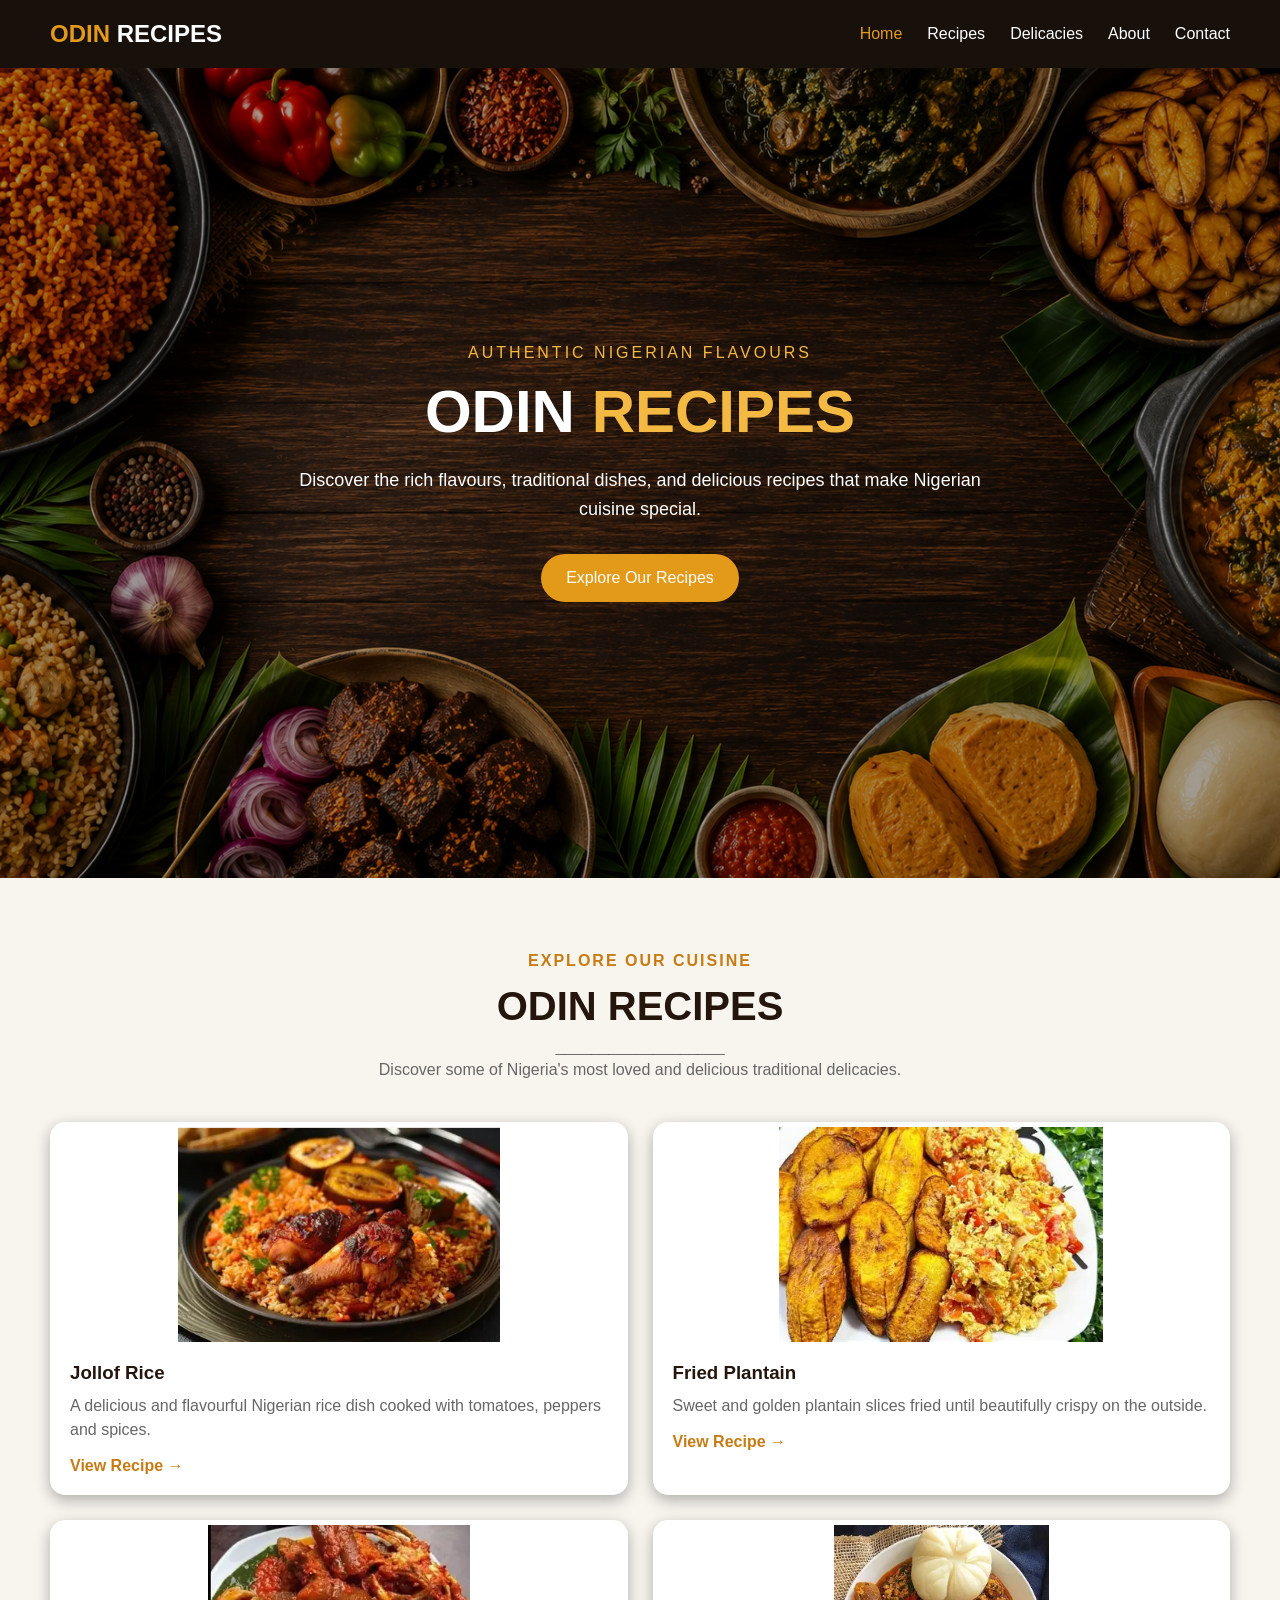
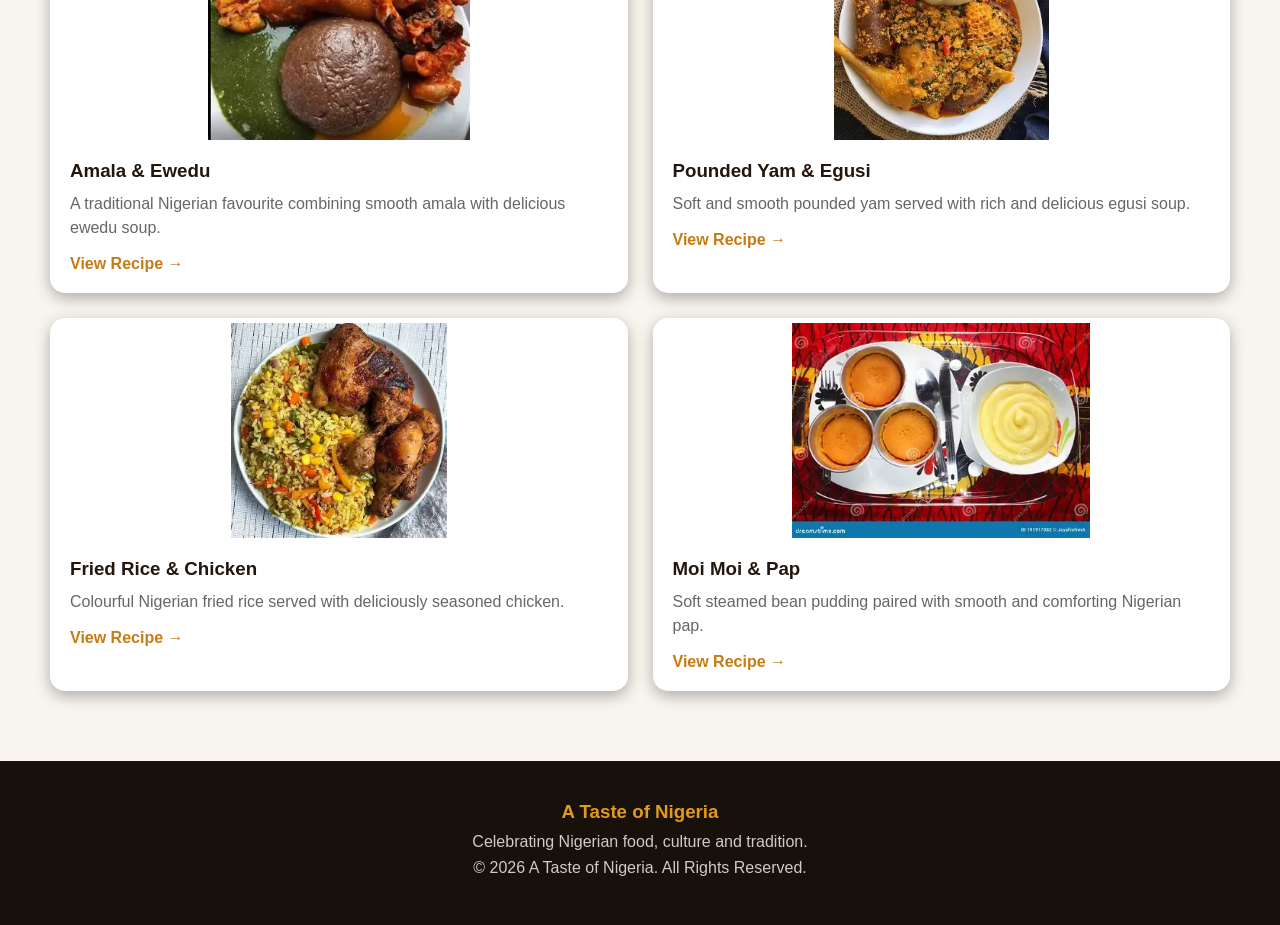
==== index.html @ 82e7911d "first push" ====
<!doctype html>
<html lang="en">
  <head>
    <meta charset="UTF-8" />
    <meta name="viewport" content="width=device-width, initial-scale=1.0" />

    <title>ODIN RECIPES</title>

    <link rel="stylesheet" href="css/style.css" />
  </head>

  <body>
    <!-- =========================
         NAVIGATION BAR
    ========================== -->

    <nav class="navbar">
      <div class="logo"><span>ODIN</span> RECIPES</div>

      <ul class="nav-links">
        <li><a href="index.html" class="active">Home</a></li>
        <li><a href="recipes.html">Recipes</a></li>
        <li><a href="#delicacies">Delicacies</a></li>
        <li><a href="#">About</a></li>
        <li><a href="#">Contact</a></li>
      </ul>
    </nav>

    <header class="hero">
      <div class="hero-overlay"></div>

      <div class="hero-content">
        <p class="hero-small-text">AUTHENTIC NIGERIAN FLAVOURS</p>

        <h1>ODIN <span>RECIPES</span></h1>

        <p class="hero-description">
          Discover the rich flavours, traditional dishes, and delicious recipes
          that make Nigerian cuisine special.
        </p>

        <a href="recipes.html" class="hero-button"> Explore Our Recipes </a>
      </div>
    </header>

    <section class="delicacies" id="delicacies">
      <div class="section-heading">
        <p>EXPLORE OUR CUISINE</p>

        <h2>ODIN RECIPES</h2>

        <strong> <span class="dot">___________________</span> </strong>

        <p>
          Discover some of Nigeria's most loved and delicious traditional
          delicacies.
        </p>
      </div>

      <div class="delicacy-container">
        <!-- JOLLOF RICE -->

        <article class="delicacy-card">
          <div class="delicacy-image">
            <img src="./images/image.png" alt="Nigerian Jollof Rice" />
          </div>

          <div class="delicacy-content">
            <h3>Jollof Rice</h3>

            <p>
              A delicious and flavourful Nigerian rice dish cooked with
              tomatoes, peppers and spices.
            </p>

            <a href="recipes.html#jollof-rice"> View Recipe → </a>
          </div>
        </article>

        <!-- FRIED PLANTAIN -->

        <article class="delicacy-card">
          <div class="delicacy-image">
            <img src="./images/image 2.png" alt="Nigerian Fried Plantain" />
          </div>

          <div class="delicacy-content">
            <h3>Fried Plantain</h3>

            <p>
              Sweet and golden plantain slices fried until beautifully crispy on
              the outside.
            </p>

            <a href="recipes.html#fried-plantain"> View Recipe → </a>
          </div>
        </article>

        <!-- AMALA AND EWEDU -->

        <article class="delicacy-card">
          <div class="delicacy-image">
            <img src="./images/image 3.png" alt="Amala and Ewedu" />
          </div>

          <div class="delicacy-content">
            <h3>Amala & Ewedu</h3>

            <p>
              A traditional Nigerian favourite combining smooth amala with
              delicious ewedu soup.
            </p>

            <a href="recipes.html#amala-ewedu"> View Recipe → </a>
          </div>
        </article>

        <!-- POUNDED YAM AND EGUSI -->

        <article class="delicacy-card">
          <div class="delicacy-image">
            <img src="./images/image 4.png" alt="Pounded Yam and Egusi Soup" />
          </div>

          <div class="delicacy-content">
            <h3>Pounded Yam & Egusi</h3>

            <p>
              Soft and smooth pounded yam served with rich and delicious egusi
              soup.
            </p>

            <a href="recipes.html#pounded-yam-egusi"> View Recipe → </a>
          </div>
        </article>

        <!-- FRIED RICE AND CHICKEN -->

        <article class="delicacy-card">
          <div class="delicacy-image">
            <img src="./images/image 5.png" alt="Fried Rice and Chicken" />
          </div>

          <div class="delicacy-content">
            <h3>Fried Rice & Chicken</h3>

            <p>
              Colourful Nigerian fried rice served with deliciously seasoned
              chicken.
            </p>

            <a href="recipes.html#fried-rice-chicken"> View Recipe → </a>
          </div>
        </article>

        <!-- MOI MOI AND PAP -->

        <article class="delicacy-card">
          <div class="delicacy-image">
            <img src="./images/image 6.png" alt="Moi Moi and Pap" />
          </div>

          <div class="delicacy-content">
            <h3>Moi Moi & Pap</h3>

            <p>
              Soft steamed bean pudding paired with smooth and comforting
              Nigerian pap.
            </p>

            <a href="recipes.html#moi-moi-pap"> View Recipe → </a>
          </div>
        </article>
      </div>
    </section>

    <!-- =========================
         FOOTER
    ========================== -->

    <footer>
      <h3>A Taste of Nigeria</h3>

      <p>Celebrating Nigerian food, culture and tradition.</p>

      <p class="copyright">
        &copy; 2026 A Taste of Nigeria. All Rights Reserved.
      </p>
    </footer>
  </body>
</html>
---- css/style.css ----
/* ================================
   BASIC SETTINGS
================================ */

* {
    margin: 0;
    padding: 0;
    box-sizing: border-box;
}

body {
    font-family: Arial, sans-serif;
    background: #f8f5ef;
    color: #222;
}


.navbar {
    background: #17100b;
    color: white;

    padding: 20px 50px;

    display: flex;
    justify-content: space-between;
    align-items: center;
}

.logo {
    font-size: 24px;
    font-weight: bold;
}

.logo span {
    color: #e49a19;
}

.nav-links {
    display: flex;
    gap: 25px;

    list-style: none;
}

.nav-links a {
    color: white;
    text-decoration: none;
}

.nav-links a:hover,
.nav-links .active {
    color: #e49a19;
}


.hero {
    height: 90vh;

    background-image:
        linear-gradient(
            rgba(0, 0, 0, 0.35),
            rgba(0, 0, 0, 0.35)
        ),
        url("../images/food-background\ 2.0\ .jpg.png");

    background-size: cover;
    background-position: center;

    display: flex;
    justify-content: center;
    align-items: center;

    text-align: center;
}

.hero-content {
    color: white;
    max-width: 700px;
}

.hero-small-text {
    color: #f4b942;

    letter-spacing: 3px;

    margin-bottom: 15px;
}

.hero h1 {
    font-size: 60px;
    margin-bottom: 20px;
}

.hero h1 span {
    color: #f4b942;
}

.hero-description {
    font-size: 18px;
    line-height: 1.6;

    margin-bottom: 30px;
}



.hero-button {
    background: #e49a19;
    color: white;

    padding: 15px 25px;

    text-decoration: none;

    border-radius: 25px;

    display: inline-block;
}

.hero-button:hover {
    background: #bd7410;
}



.delicacies {
    padding: 70px 50px;
}

.section-heading {
    text-align: center;

    margin-bottom: 40px;
}

.section-heading h2 {
    color: #24160d;

    font-size: 40px;

    margin: 10px 0;
}

.section-heading p {
    color: #666;

    line-height: 1.6;
}

.section-heading p:first-child {
    color: #c77b12;

    font-weight: bold;

    letter-spacing: 2px;
}



.delicacy-container {
    display: grid;

    grid-template-columns: repeat(2, 1fr);

    gap: 25px;
}

.delicacy-card {
    background: white;

    border-radius: 15px;

    overflow: hidden;

    box-shadow: 0 5px 15px rgba(0, 0, 0, 0.3);
}

.delicacy-card:hover {
    transform: translateY(-5px);
}

.delicacy-image {
    height: 220px;
}

.delicacy-image img {
    width: 100%;
    height: 100%;
padding-top: .3rem;
    object-fit: contain;
}

.delicacy-content {
    padding: 20px;
}

.delicacy-content h3 {
    color: #24160d;

    margin-bottom: 10px;
}

.delicacy-content p {
    color: #666;

    line-height: 1.5;

    margin-bottom: 15px;
}

.delicacy-content a {
    color: #c77b12;

    text-decoration: none;

    font-weight: bold;
}
/* .dot {
    color: #bd7410;
} */


.dashboard-hero {
    height: 91vh;

    background-image:
    linear-gradient(
            rgba(0, 0, 0, 0.35),
            rgba(0, 0, 0, 0.35)
        ),
    url("../images/food-background\ 2.0\ .jpg.png");

    background-size: cover;
    background-position: center;

    display: flex;
    justify-content: center;
    align-items: center;

    text-align: center;

    color: white;
}

.dashboard-hero-content {
    max-width: 700px;
}

.dashboard-hero h1 {
    font-size: 50px;

    margin: 15px 0;
}

.dashboard-hero-content > p:first-child {
    color: #f4b942;

    letter-spacing: 3px;
}


.recipe-dashboard {
    padding: 60px 50px;
}

.recipe-section {
    background: white;

    max-width: 1100px;

    margin: 0 auto 60px;

    border-radius: 15px;

    overflow: hidden;

    box-shadow: 0 5px 20px rgba(0, 0, 0, 0.1);
}



.recipe-image {
    height: 350px;
}

.recipe-image img {
    width: 100%;
    height: 100%;

    object-fit: contain;
}




.recipe-details {
    padding: 35px;
}

.recipe-category {
    color: #c77b12;

    font-weight: bold;

    letter-spacing: 2px;
}

.recipe-details h2 {
    color: #24160d;

    font-size: 40px;

    margin: 10px 0;
}

.recipe-description {
    color: #666;

    line-height: 1.7;

    margin-bottom: 25px;
}


.recipe-info {
    background: #fff8ed;

    border: 1px solid #f1dfc2;

    padding: 20px;

    display: grid;

    grid-template-columns: repeat(4, 1fr);

    margin-bottom: 35px;
}

.recipe-info div {
    text-align: center;

    border-right: 1px solid #ead9bd;
}

.recipe-info div:last-child {
    border-right: none;
}

.recipe-info span {
    font-size: 20px;
}

.recipe-info strong {
    display: block;

    margin: 5px;
}

.recipe-info p {
    color: #c77b12;

    font-weight: bold;
}



.recipe-content {
    display: grid;

    grid-template-columns: 1.5fr 2fr;

    gap: 40px;
}

.recipe-content h3 {
    color: #24160d;

    border-bottom: 2px solid #e49a19;

    padding-bottom: 10px;

    margin-bottom: 15px;
}

.ingredients ul {
    list-style: none;
}

.ingredients li {
    padding: 8px 0;

    border-bottom: 1px solid #eee;

    color: #555;
}

.directions ol {
    padding-left: 20px;
}

.directions li {
    padding: 8px 0;

    color: #555;

    line-height: 1.6;
}



footer {
    background: #17100b;

    color: white;

    text-align: center;

    padding: 40px 20px;
}

footer h3 {
    color: #e49a19;

    margin-bottom: 10px;
}

footer p {
    color: #ccc;

    margin: 8px;
}


@media (max-width: 800px) {

    .navbar {
        flex-direction: column;

        gap: 15px;
    }

    .hero h1 {
        font-size: 45px;
    }

    .delicacy-container {
        grid-template-columns: 1fr 1fr;
    }

    .recipe-info {
        grid-template-columns: 1fr 1fr;
    }

    .recipe-content {
        grid-template-columns: 1fr;
    }
}


@media (max-width: 800px) {

    .dashboard-hero-content h1 {
        font-size: 2.7rem;
    }

    .recipe-details {
        padding: 30px 25px;
    }

    .recipe-details h2 {
        font-size: 2.2rem;
    }

    .recipe-info {
        grid-template-columns: repeat(2, 1fr);
    }

    .recipe-info div:nth-child(2) {
        border-right: none;
    }

    .recipe-info div:nth-child(-n+2) {
        border-bottom: 1px solid #ead9bd;
    }

    .recipe-content {
        grid-template-columns: 1fr;

        gap: 40px;
    }
}


@media (max-width: 500px) {

    .dashboard-hero {
        min-height: 40vh;
    }

    .dashboard-hero-content h1 {
        font-size: 2.2rem;
    }

    .recipe-image {
        height: 280px;
    }

    .recipe-info {
        grid-template-columns: 1fr;
    }

    .recipe-info div {
        border-right: none;
        border-bottom: 1px solid #ead9bd;
    }

    .recipe-info div:last-child {
        border-bottom: none;
    }

}
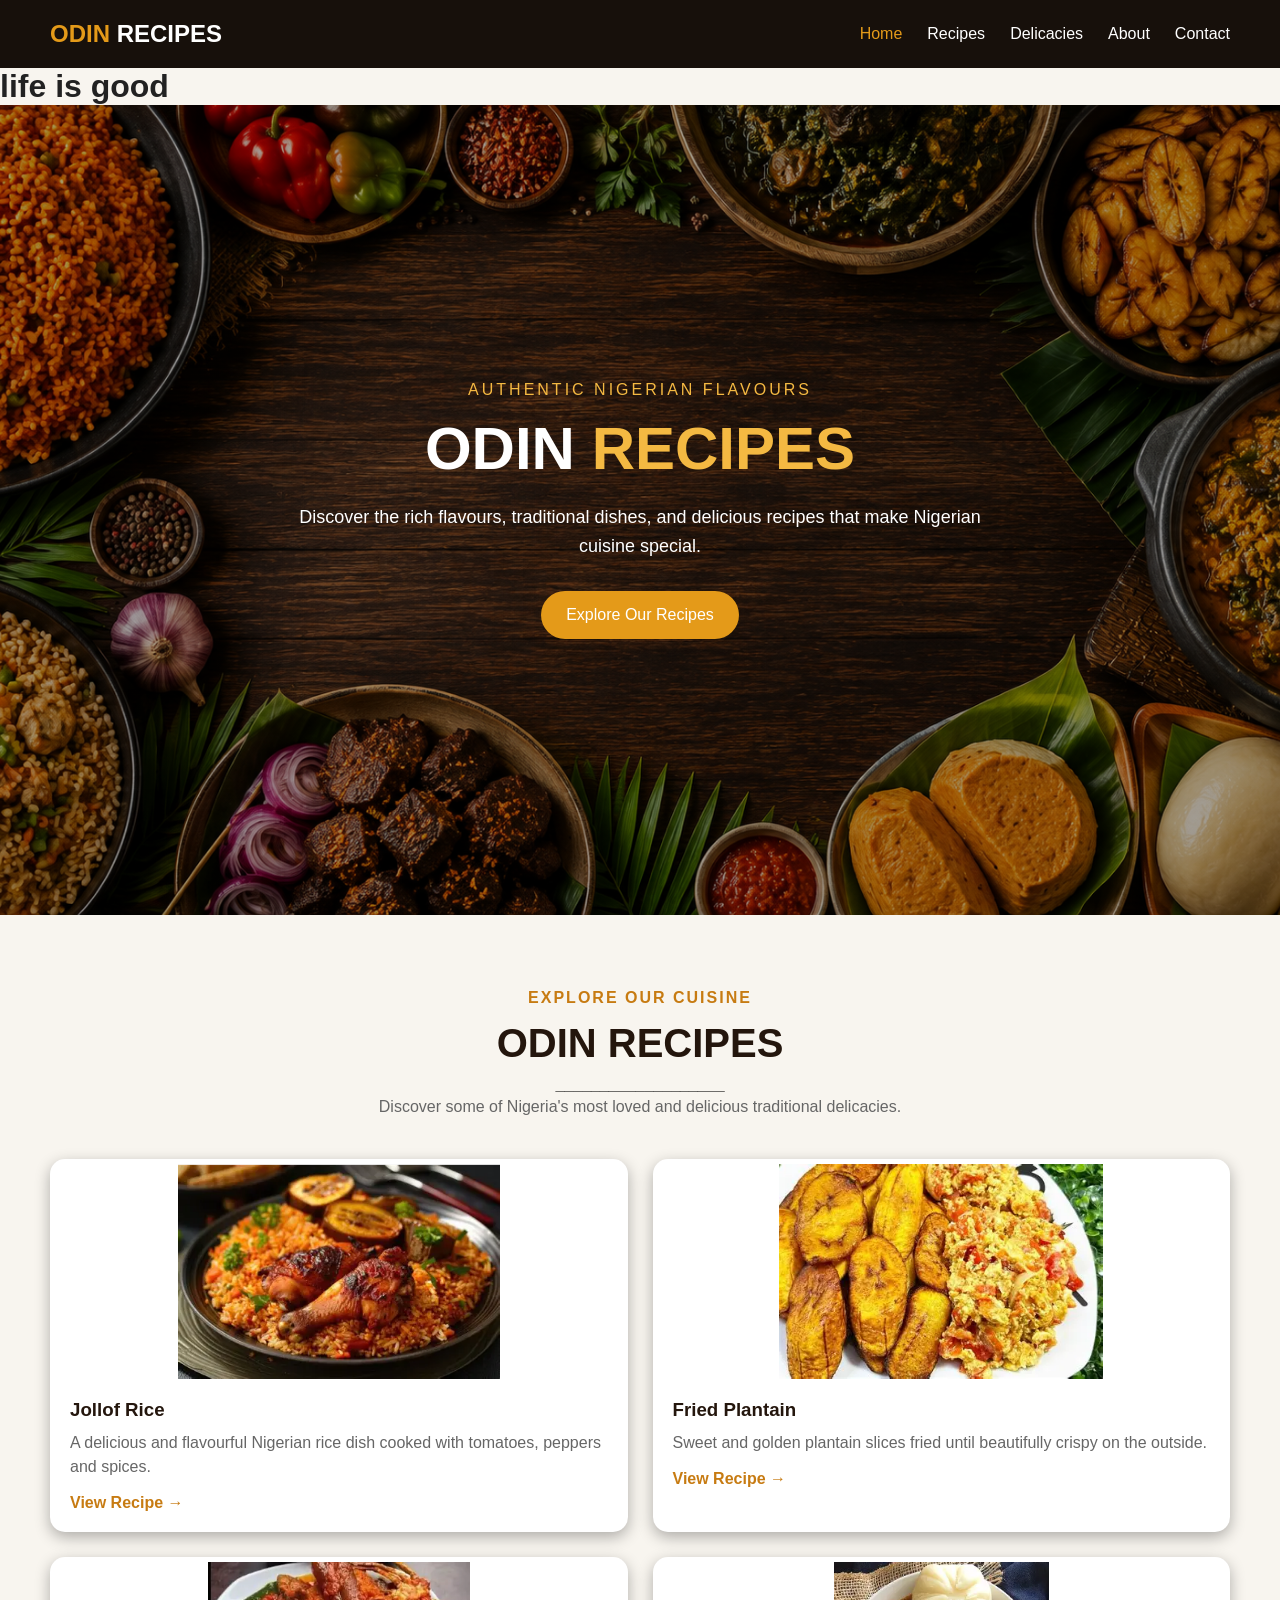
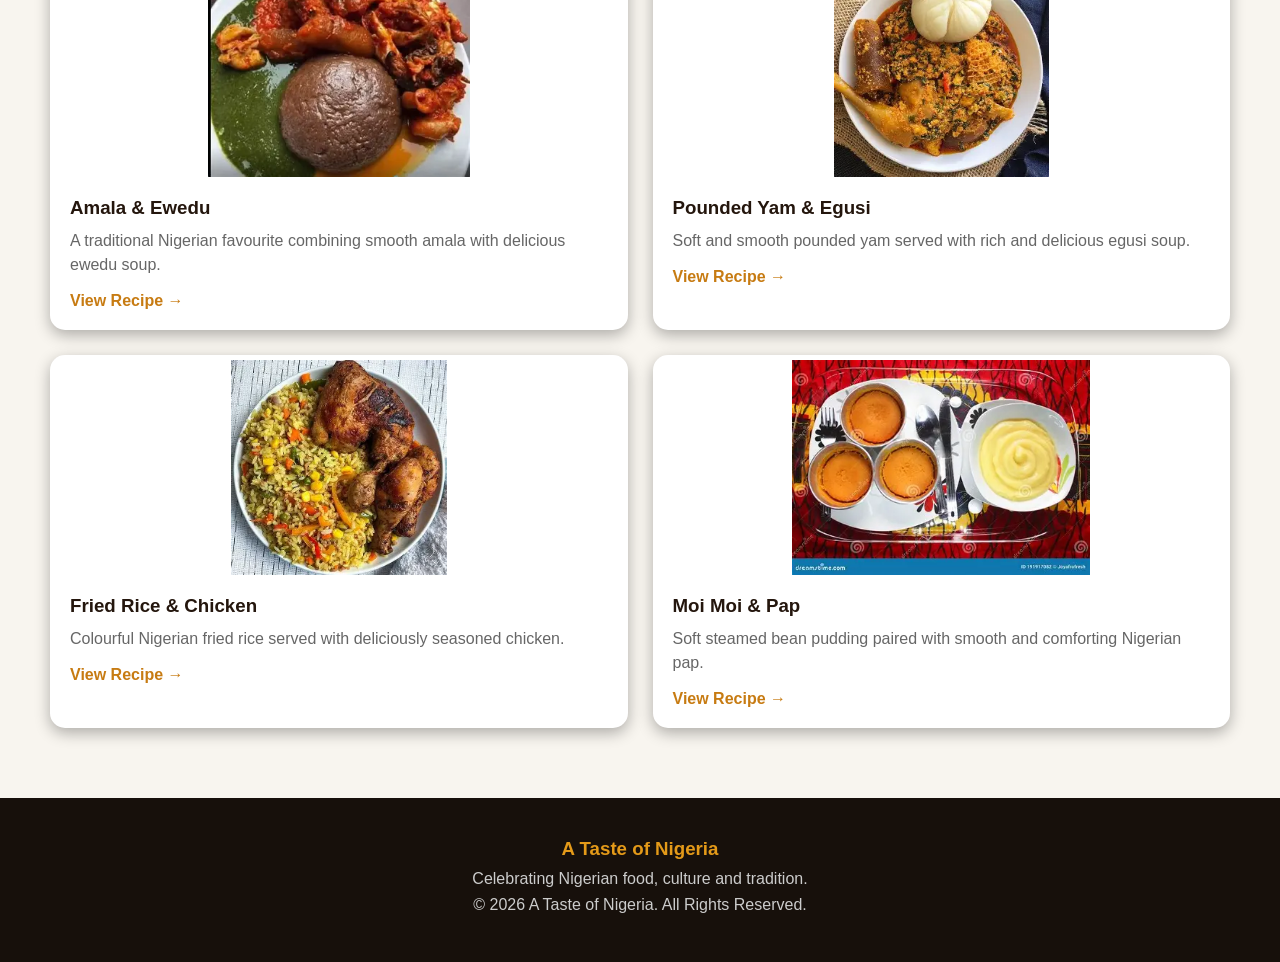
==== commit 70d3de23: "I added a header" ====
--- a/index.html
+++ b/index.html
@@ -25,7 +25,9 @@
         <li><a href="#">Contact</a></li>
       </ul>
     </nav>
-
+              <h1>
+              life is good 
+              </h1>
     <header class="hero">
       <div class="hero-overlay"></div>
 
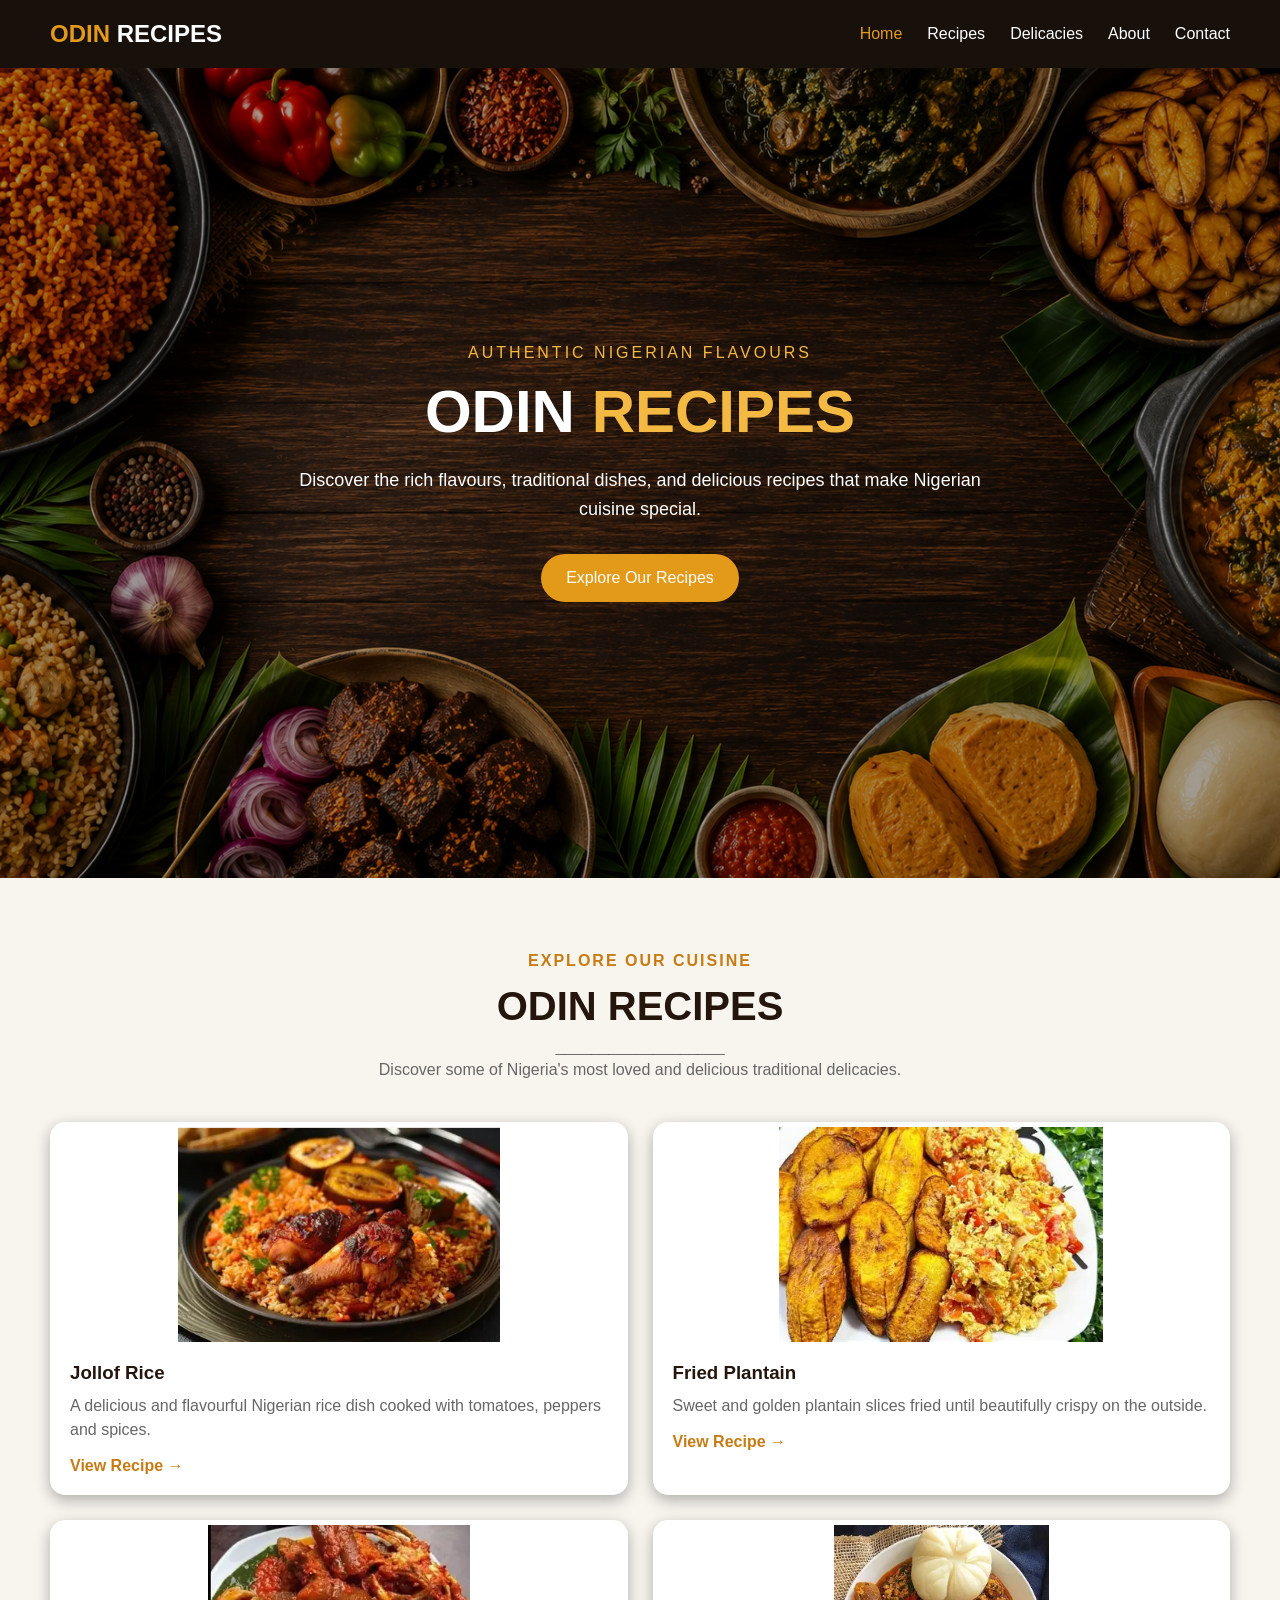
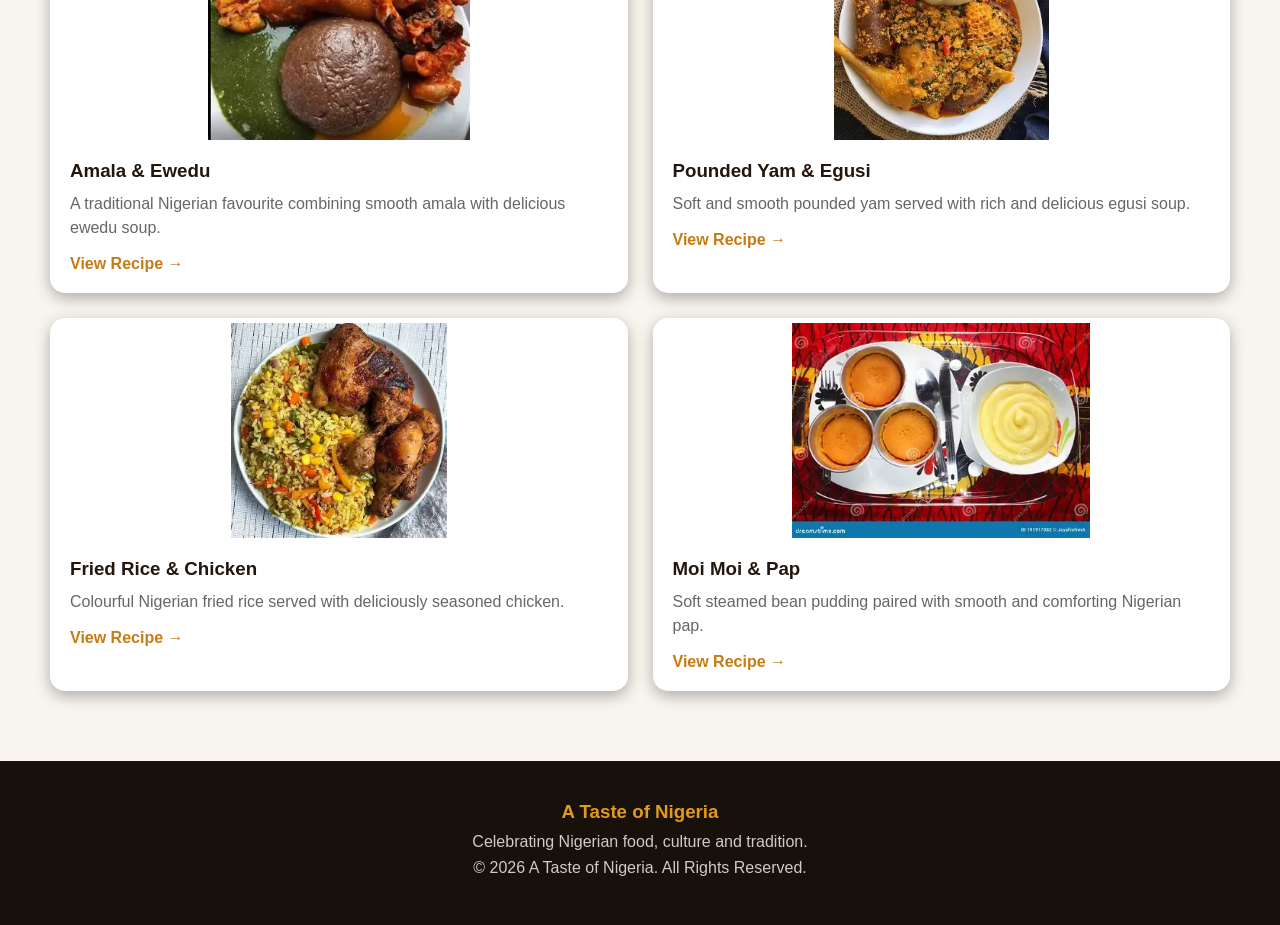
==== commit f3e6ccb5: "i deleted my header" ====
--- a/index.html
+++ b/index.html
@@ -25,9 +25,7 @@
         <li><a href="#">Contact</a></li>
       </ul>
     </nav>
-              <h1>
-              life is good 
-              </h1>
+              
     <header class="hero">
       <div class="hero-overlay"></div>
 
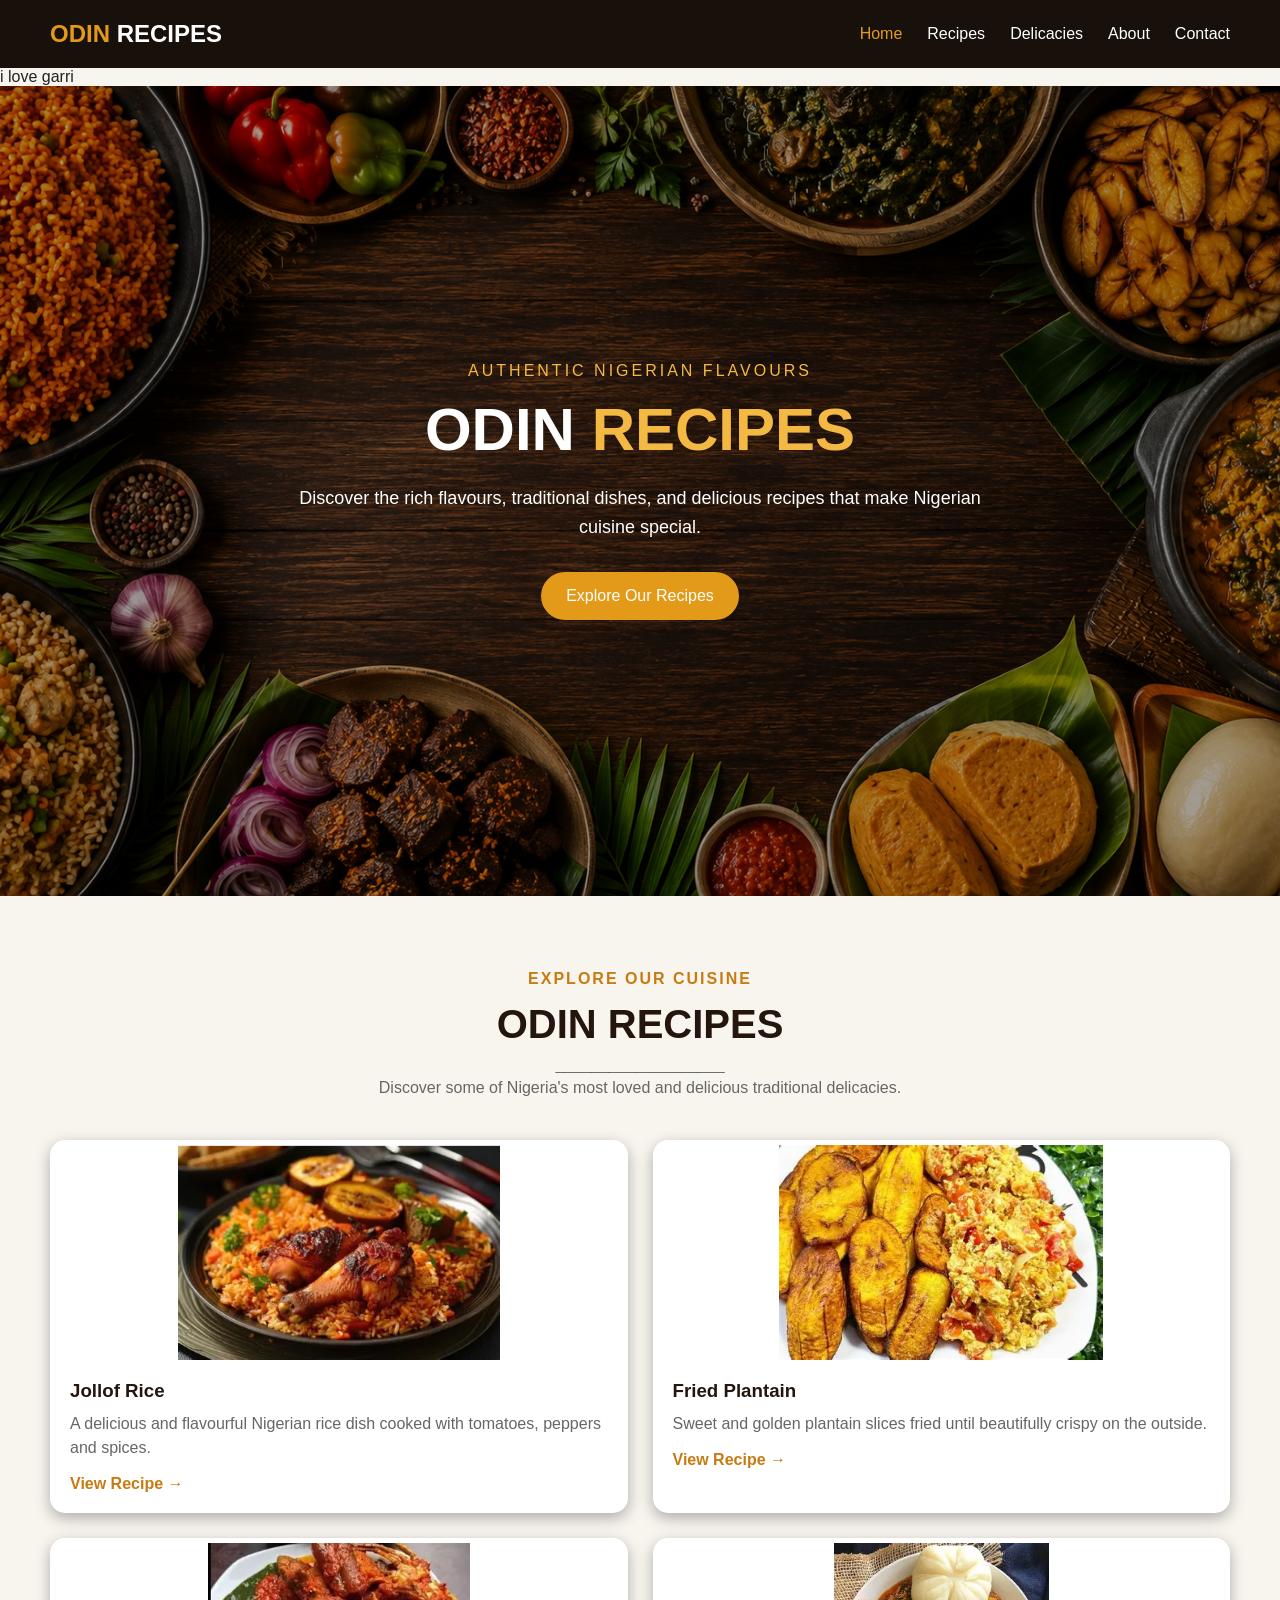
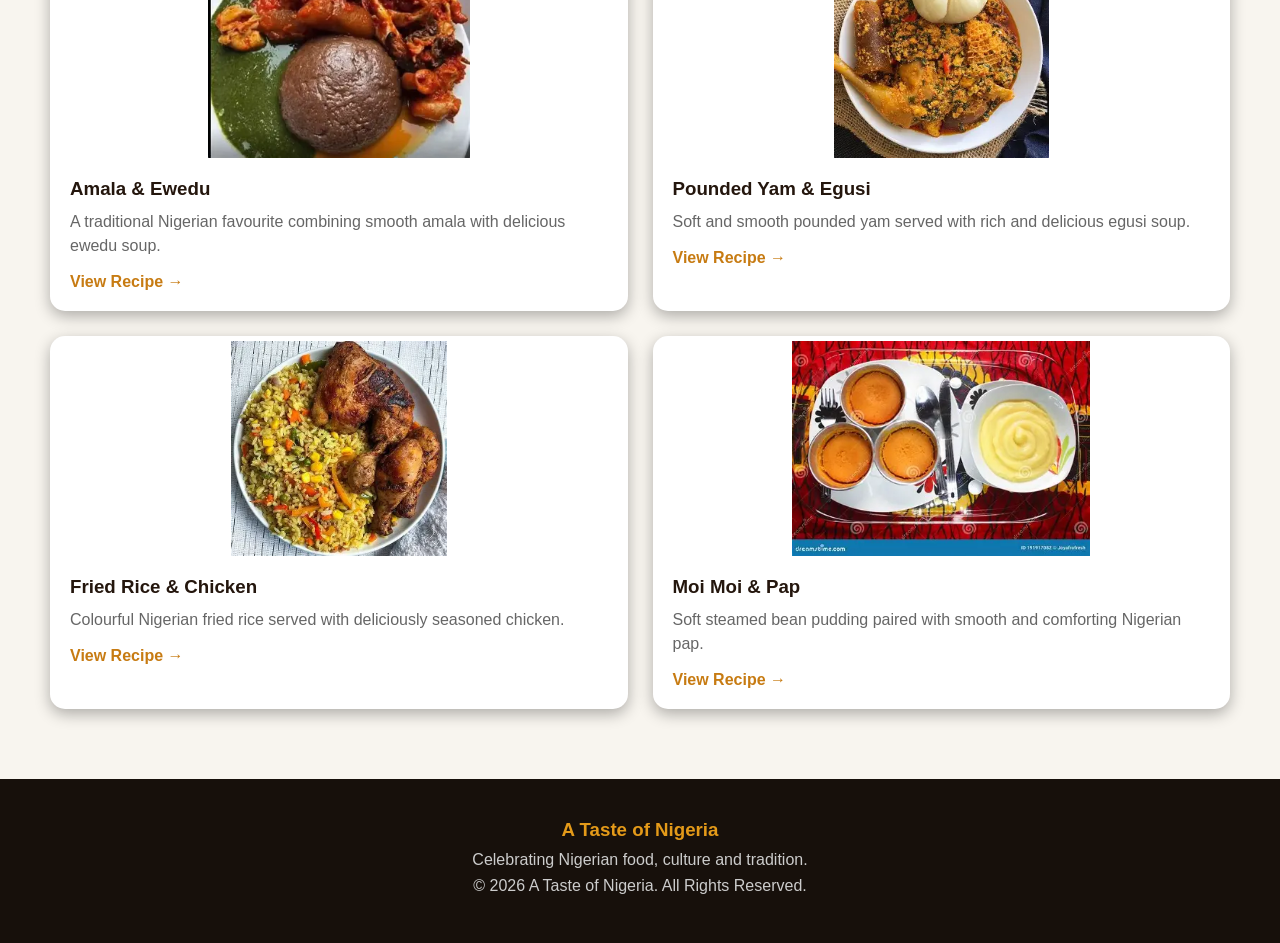
==== commit 4a945781: "Merge pull request #1 from Moyinoluwa-Oloidi/staging i added a div" ====
--- a/index.html
+++ b/index.html
@@ -25,6 +25,12 @@
         <li><a href="#">Contact</a></li>
       </ul>
     </nav>
+    <div>
+      <p>
+        i love garri
+      </p>
+
+    </div>
               
     <header class="hero">
       <div class="hero-overlay"></div>
